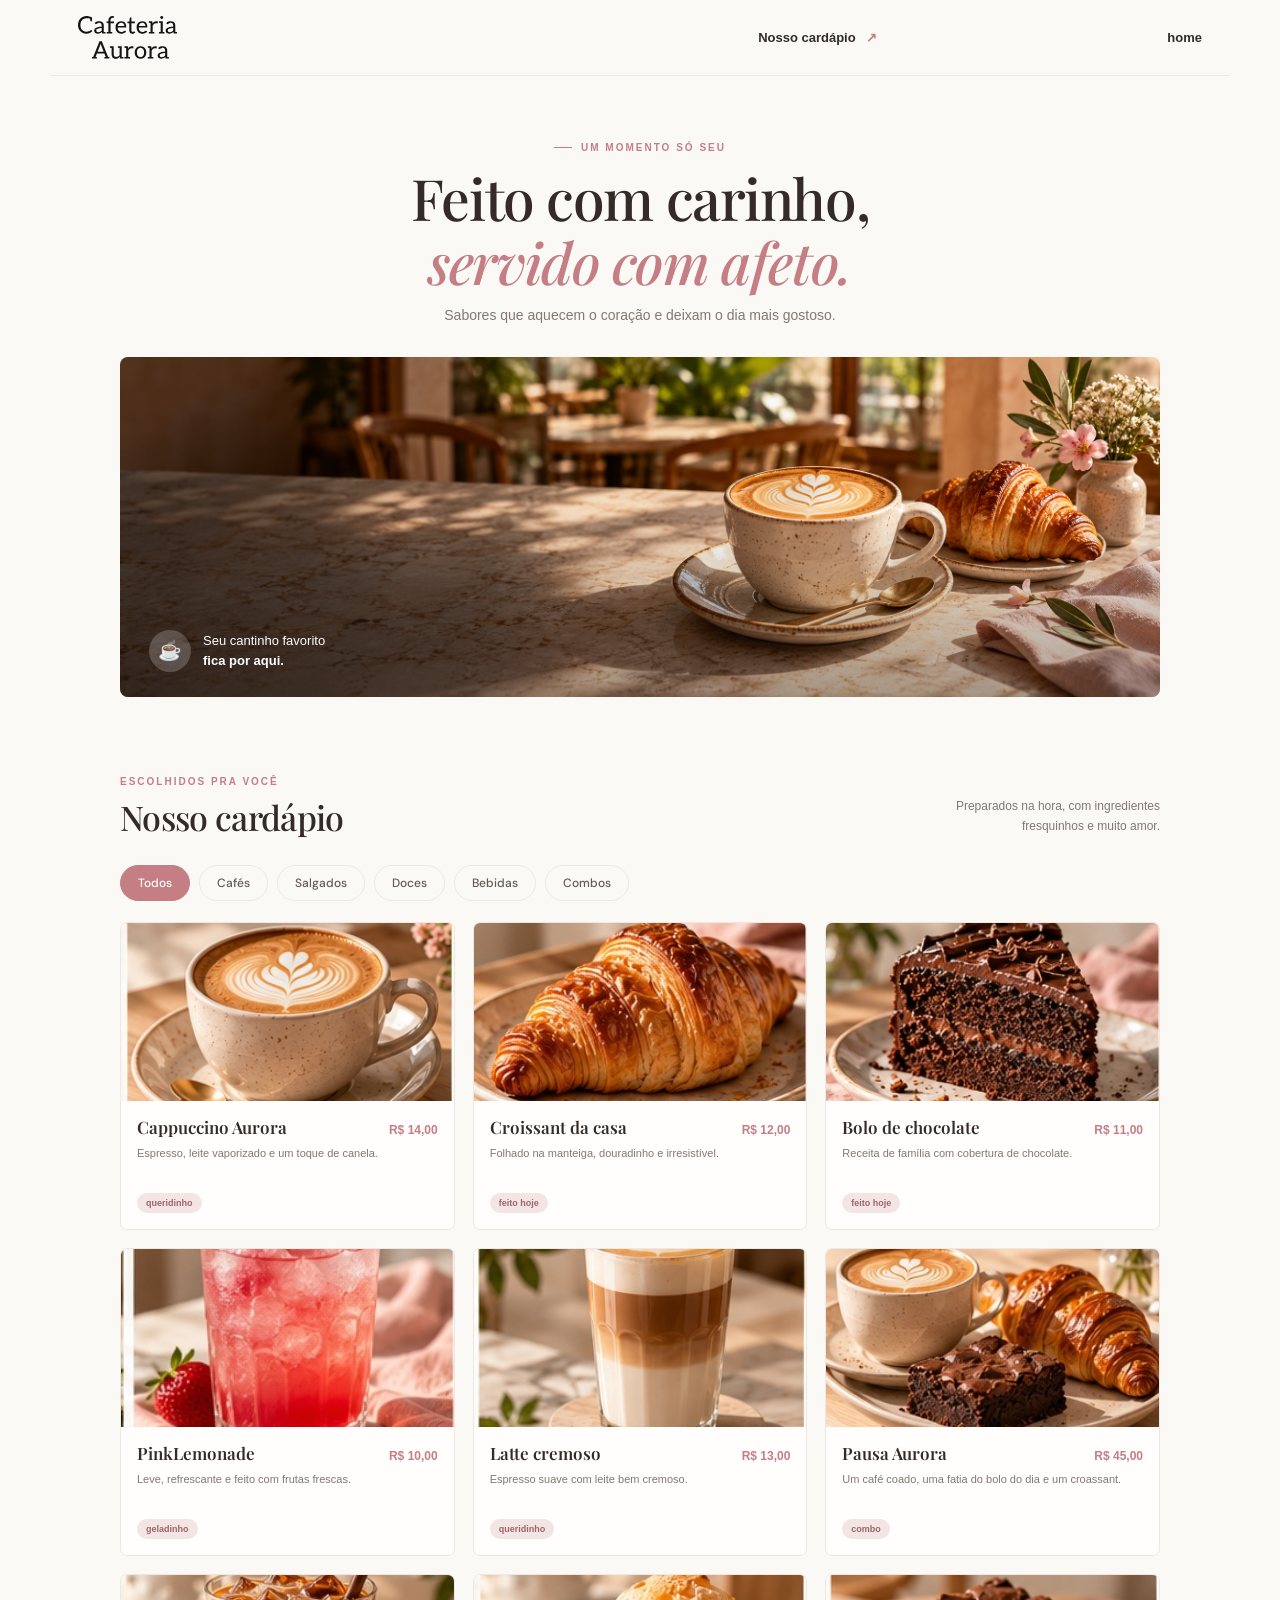
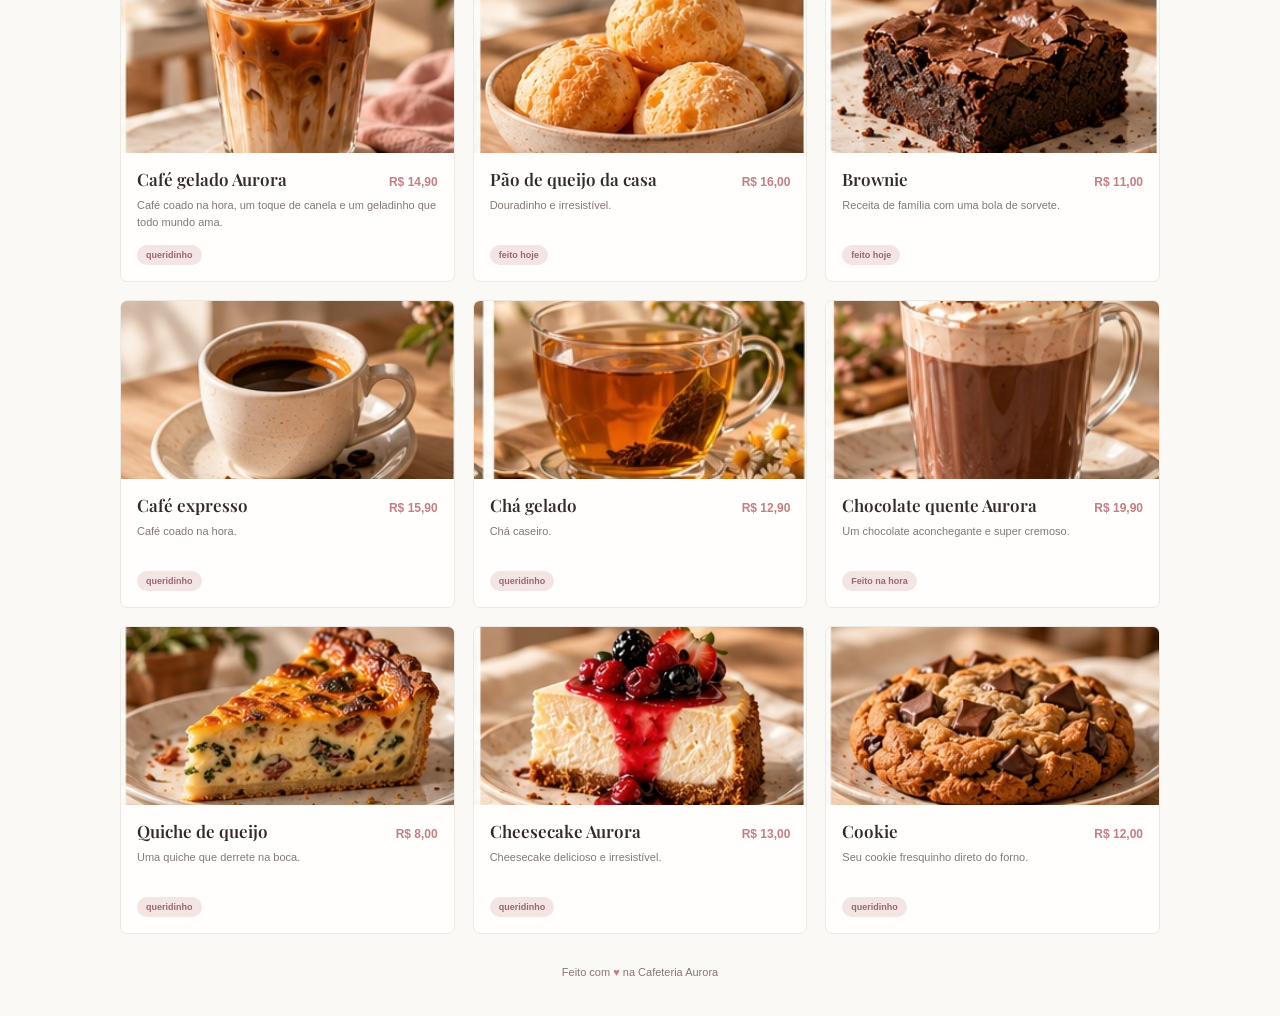
==== cardapio.html @ aa78ef6c "aplicação do cardápio" ====
<!DOCTYPE html>
<html lang="pt-BR">
<head>
  <meta charset="UTF-8">
  <meta name="viewport" content="width=device-width, initial-scale=1.0">
  <meta name="description" content="Conheça o cardápio da Cafeteria Aurora: cafés, salgados, doces, bebidas e combos.">
  <title>Cardápio | Cafeteria Aurora</title>
  <link rel="stylesheet" href="./css/style.css">
</head>
<body>
  <header class="topbar">
    <img src="./img/Cafeteria Aurora.svg" alt="">
    <a class="brand" href="#inicio" aria-label="Cafeteria Aurora, início"></a>
    <a class="top-link" href="#cardapio">Nosso cardápio <span aria-hidden="true">↗</span></a>
    <a class="top-link" href="./index.html">home</a>
  </header>

  <main id="inicio">
    <section class="intro" aria-labelledby="page-title">
      <p class="eyebrow"><span></span> UM MOMENTO SÓ SEU</p>
      <h1 id="page-title">Feito com carinho,<br><em>servido com afeto.</em></h1>
      <p class="intro-copy">Sabores que aquecem o coração e deixam o dia mais gostoso.</p>
    </section>

    <section class="hero" aria-label="Um café servido com carinho">
      <img src="./img/img-cardapio.jpg" alt="Café e quitutes servidos em uma mesa acolhedora">
      <div class="hero-caption">
        <span aria-hidden="true">☕</span>
        <p>Seu cantinho favorito<br><strong>fica por aqui.</strong></p>
      </div>
    </section>

    <section class="menu" id="cardapio" aria-labelledby="menu-title">
      <div class="section-heading">
        <div>
          <p class="eyebrow">ESCOLHIDOS PRA VOCÊ</p>
          <h2 id="menu-title">Nosso cardápio</h2>
        </div>
        <p class="menu-note">Preparados na hora, com ingredientes<br class="desktop-only"> fresquinhos e muito amor.</p>
      </div>

      <div class="filters" role="group" aria-label="Filtrar produtos por categoria">
        <button class="filter is-active" type="button" data-filter="todos" aria-pressed="true">Todos</button>
        <button class="filter" type="button" data-filter="cafes" aria-pressed="false">Cafés</button>
        <button class="filter" type="button" data-filter="salgados" aria-pressed="false">Salgados</button>
        <button class="filter" type="button" data-filter="doces" aria-pressed="false">Doces</button>
        <button class="filter" type="button" data-filter="bebidas" aria-pressed="false">Bebidas</button>
        <button class="filter" type="button" data-filter="combos" aria-pressed="false">Combos</button>
      </div>

      <ul class="product-list" aria-label="Produtos do cardápio">
        <li class="product-card" data-category="cafes">
          <img src="./img/Cappuccino.jpg" alt="Cappuccino com espuma cremosa" loading="lazy">
          <div class="product-info">
            <div class="product-title"><h3>Cappuccino Aurora</h3><span>R$ 14,00</span></div>
            <p>Espresso, leite vaporizado e um toque de canela.</p>
            <span class="tag">queridinho</span>
          </div>
        </li>

        <li class="product-card" data-category="salgados">
          <img src="./img/Croissant.jpg" alt="Croissant dourado e folhado" loading="lazy">
          <div class="product-info">
            <div class="product-title"><h3>Croissant da casa</h3><span>R$ 12,00</span></div>
            <p>Folhado na manteiga, douradinho e irresistível.</p>
            <span class="tag">feito hoje</span>
          </div>
        </li>

        <li class="product-card" data-category="doces">
          <img src="./img/Bolo_de_Chocolate.jpg" alt="Fatia de bolo de chocolate com cobertura de chocolate" loading="lazy">
          <div class="product-info">
            <div class="product-title"><h3>Bolo de chocolate</h3><span>R$ 11,00</span></div>
            <p>Receita de família com cobertura de chocolate.</p>
            <span class="tag">feito hoje</span>
          </div>
        </li>

        <li class="product-card" data-category="bebidas">
          <img src="./img/Limonada_Rosa.jpg" alt="PinkLemonade" loading="lazy">
          <div class="product-info">
            <div class="product-title"><h3>PinkLemonade</h3><span>R$ 10,00</span></div>
            <p>Leve, refrescante e feito com frutas frescas.</p>
            <span class="tag">geladinho</span>
          </div>
        </li>

        <li class="product-card" data-category="cafes">
          <img src="./img/Cafe_Latte.jpg" alt="Café latte em xícara de cerâmica" loading="lazy">
          <div class="product-info">
            <div class="product-title"><h3>Latte cremoso</h3><span>R$ 13,00</span></div>
            <p>Espresso suave com leite bem cremoso.</p>
            <span class="tag">queridinho</span>
          </div>
        </li>

        <li class="product-card" data-category="combos">
          <img src="./img/Combo_Cafe.jpg" alt="Café acompanhado de bolo caseiro" loading="lazy">
          <div class="product-info">
            <div class="product-title"><h3>Pausa Aurora</h3><span>R$ 45,00</span></div>
            <p>Um café coado, uma fatia do bolo do dia e um croassant.</p>
            <span class="tag">combo</span>
          </div>
        </li>

        <li class="product-card" data-category="cafes">
          <img src="./img/Cafe_Gelado.jpg" alt="Café gelado" loading="lazy">
          <div class="product-info">
            <div class="product-title"><h3>Café gelado Aurora</h3><span>R$ 14,90</span></div>
            <p>Café coado na hora, um toque de canela e um geladinho que todo mundo ama.</p>
            <span class="tag">queridinho</span>
          </div>
        </li>

        <li class="product-card" data-category="salgados">
          <img src="./img/Pao_de_Queijo.jpg" alt="Pão de queijo" loading="lazy">
          <div class="product-info">
            <div class="product-title"><h3>Pão de queijo da casa</h3><span>R$ 16,00</span></div>
            <p>Douradinho e irresistível.</p>
            <span class="tag">feito hoje</span>
          </div>
        </li>

        <li class="product-card" data-category="doces">
          <img src="./img/Brownie.jpg" alt="Brownie" loading="lazy">
          <div class="product-info">
            <div class="product-title"><h3>Brownie</h3><span>R$ 11,00</span></div>
            <p>Receita de família com uma bola de sorvete.</p>
            <span class="tag">feito hoje</span>
          </div>
        </li>

         <li class="product-card" data-category="cafes">
          <img src="./img/Cafe_Espresso.jpg" alt="Café expresso" loading="lazy">
          <div class="product-info">
            <div class="product-title"><h3>Café expresso</h3><span>R$ 15,90</span></div>
            <p>Café coado na hora.</p>
            <span class="tag">queridinho</span>
          </div>
        </li>

         <li class="product-card" data-category="bedidas">
          <img src="./img/Cha.jpg" alt="Chá" loading="lazy">
          <div class="product-info">
            <div class="product-title"><h3>Chá gelado</h3><span>R$ 12,90</span></div>
            <p>Chá caseiro.</p>
            <span class="tag">queridinho</span>
          </div>
        </li>

         <li class="product-card" data-category="bebidas">
          <img src="./img/Chocolate_Quente.jpg" alt="Café gelado" loading="lazy">
          <div class="product-info">
            <div class="product-title"><h3>Chocolate quente Aurora</h3><span>R$ 19,90</span></div>
            <p>Um chocolate aconchegante e super cremoso.</p>
            <span class="tag">Feito na hora</span>
          </div>
        </li>

         <li class="product-card" data-category="salgados">
          <img src="./img/Quiche.jpg" alt="Café gelado" loading="lazy">
          <div class="product-info">
            <div class="product-title"><h3>Quiche de queijo</h3><span>R$ 8,00</span></div>
            <p>Uma quiche que derrete na boca.</p>
            <span class="tag">queridinho</span>
          </div>
        </li>

         <li class="product-card" data-category="doces">
          <img src="./img/Cheesecake.jpg" alt="Cheesecake" loading="lazy">
          <div class="product-info">
            <div class="product-title"><h3>Cheesecake Aurora</h3><span>R$ 13,00</span></div>
            <p>Cheesecake delicioso e irresistível.</p>
            <span class="tag">queridinho</span>
          </div>
        </li>

         <li class="product-card" data-category="doces">
          <img src="./img/Cookie.jpg" alt="Cookie" loading="lazy">
          <div class="product-info">
            <div class="product-title"><h3>Cookie</h3><span>R$ 12,00</span></div>
            <p>Seu cookie fresquinho direto do forno.</p>
            <span class="tag">queridinho</span>
          </div>
        </li>
      </ul>

      <p class="menu-footer">Feito com <span aria-label="amor">♥</span> na Cafeteria Aurora</p>
    </section>
  </main>

  <script>
    const filtros = document.querySelectorAll('.filter');
    const produtos = document.querySelectorAll('.product-card');

    filtros.forEach((botao) => {
      botao.addEventListener('click', () => {
        const categoria = botao.dataset.filter;

        filtros.forEach((filtro) => {
          const selecionado = filtro === botao;
          filtro.classList.toggle('is-active', selecionado);
          filtro.setAttribute('aria-pressed', selecionado);
        });

        produtos.forEach((produto) => {
          produto.hidden =
            categoria !== 'todos' && produto.dataset.category !== categoria;
        });
      });
    });
  </script>
</body>
</html>
---- css/style.css ----
@import './menu.css';
@import './global.css';
@import './header.css';
@import './introducao.css';
@import './sobre.css';
@import './lojas.css';
@import 'ctt.css';
@import 'cardapio.css';
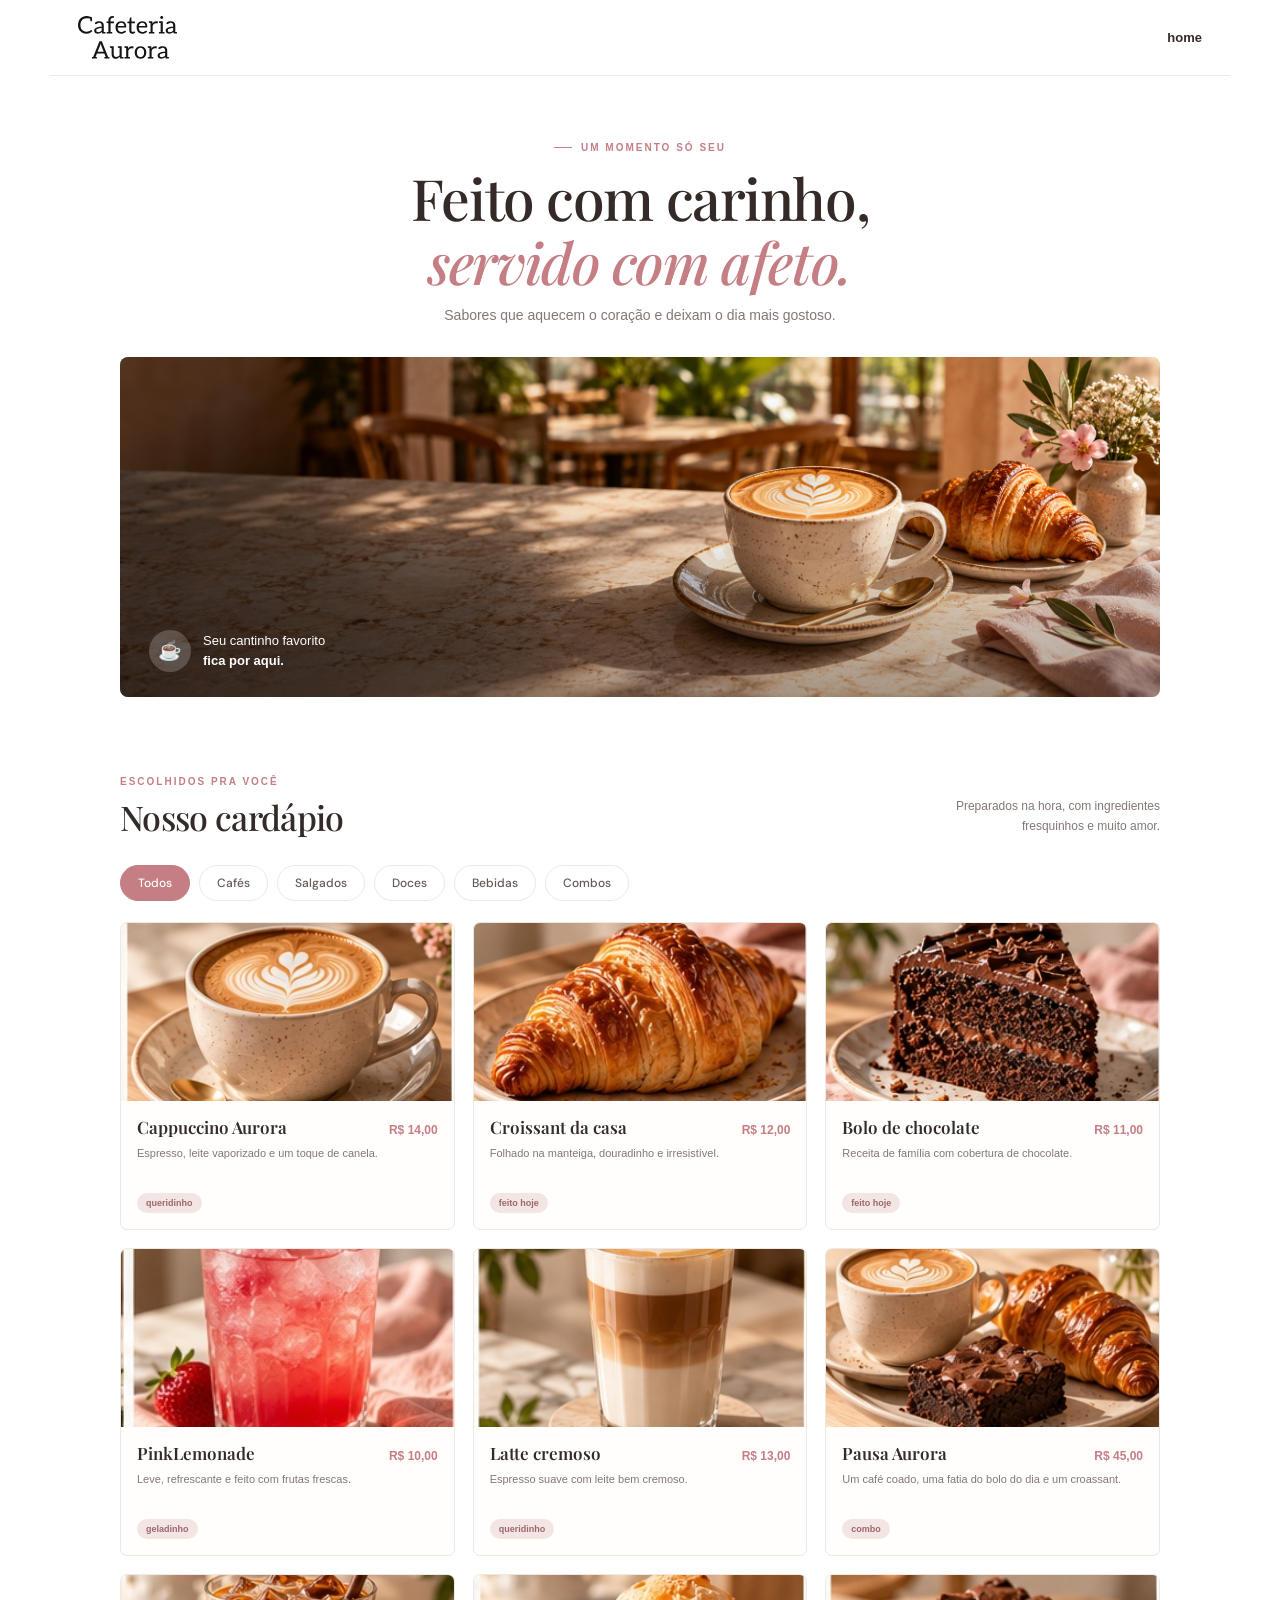
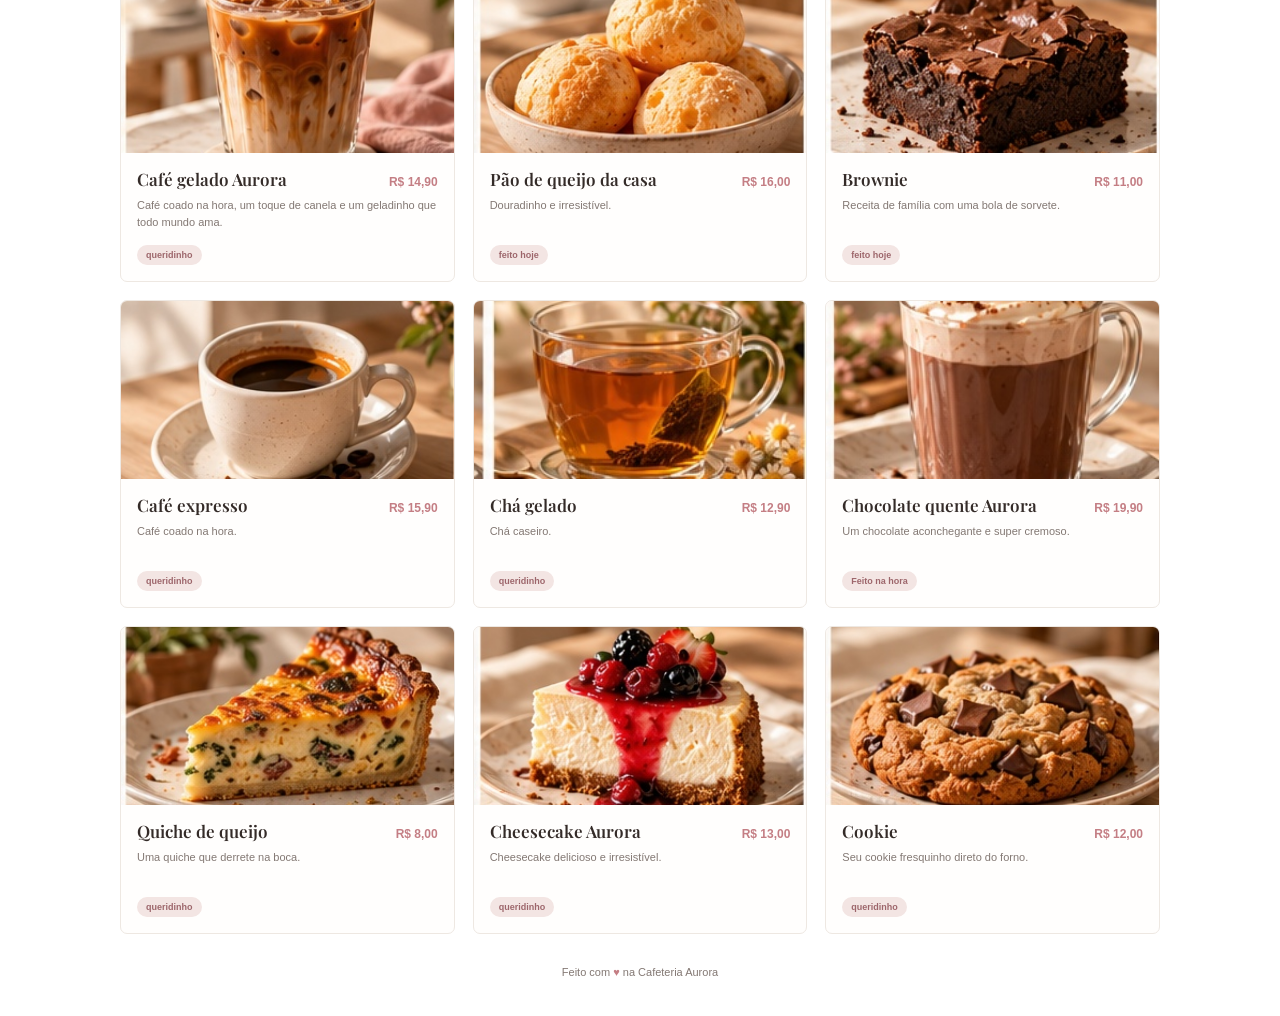
==== commit 7f33f847: "Remove 'Nosso cardápio' link from header" ====
--- a/cardapio.html
+++ b/cardapio.html
@@ -11,7 +11,6 @@
   <header class="topbar">
     <img src="./img/Cafeteria Aurora.svg" alt="">
     <a class="brand" href="#inicio" aria-label="Cafeteria Aurora, início"></a>
-    <a class="top-link" href="#cardapio">Nosso cardápio <span aria-hidden="true">↗</span></a>
     <a class="top-link" href="./index.html">home</a>
   </header>
 
@@ -211,4 +210,4 @@
     });
   </script>
 </body>
-</html>+</html>
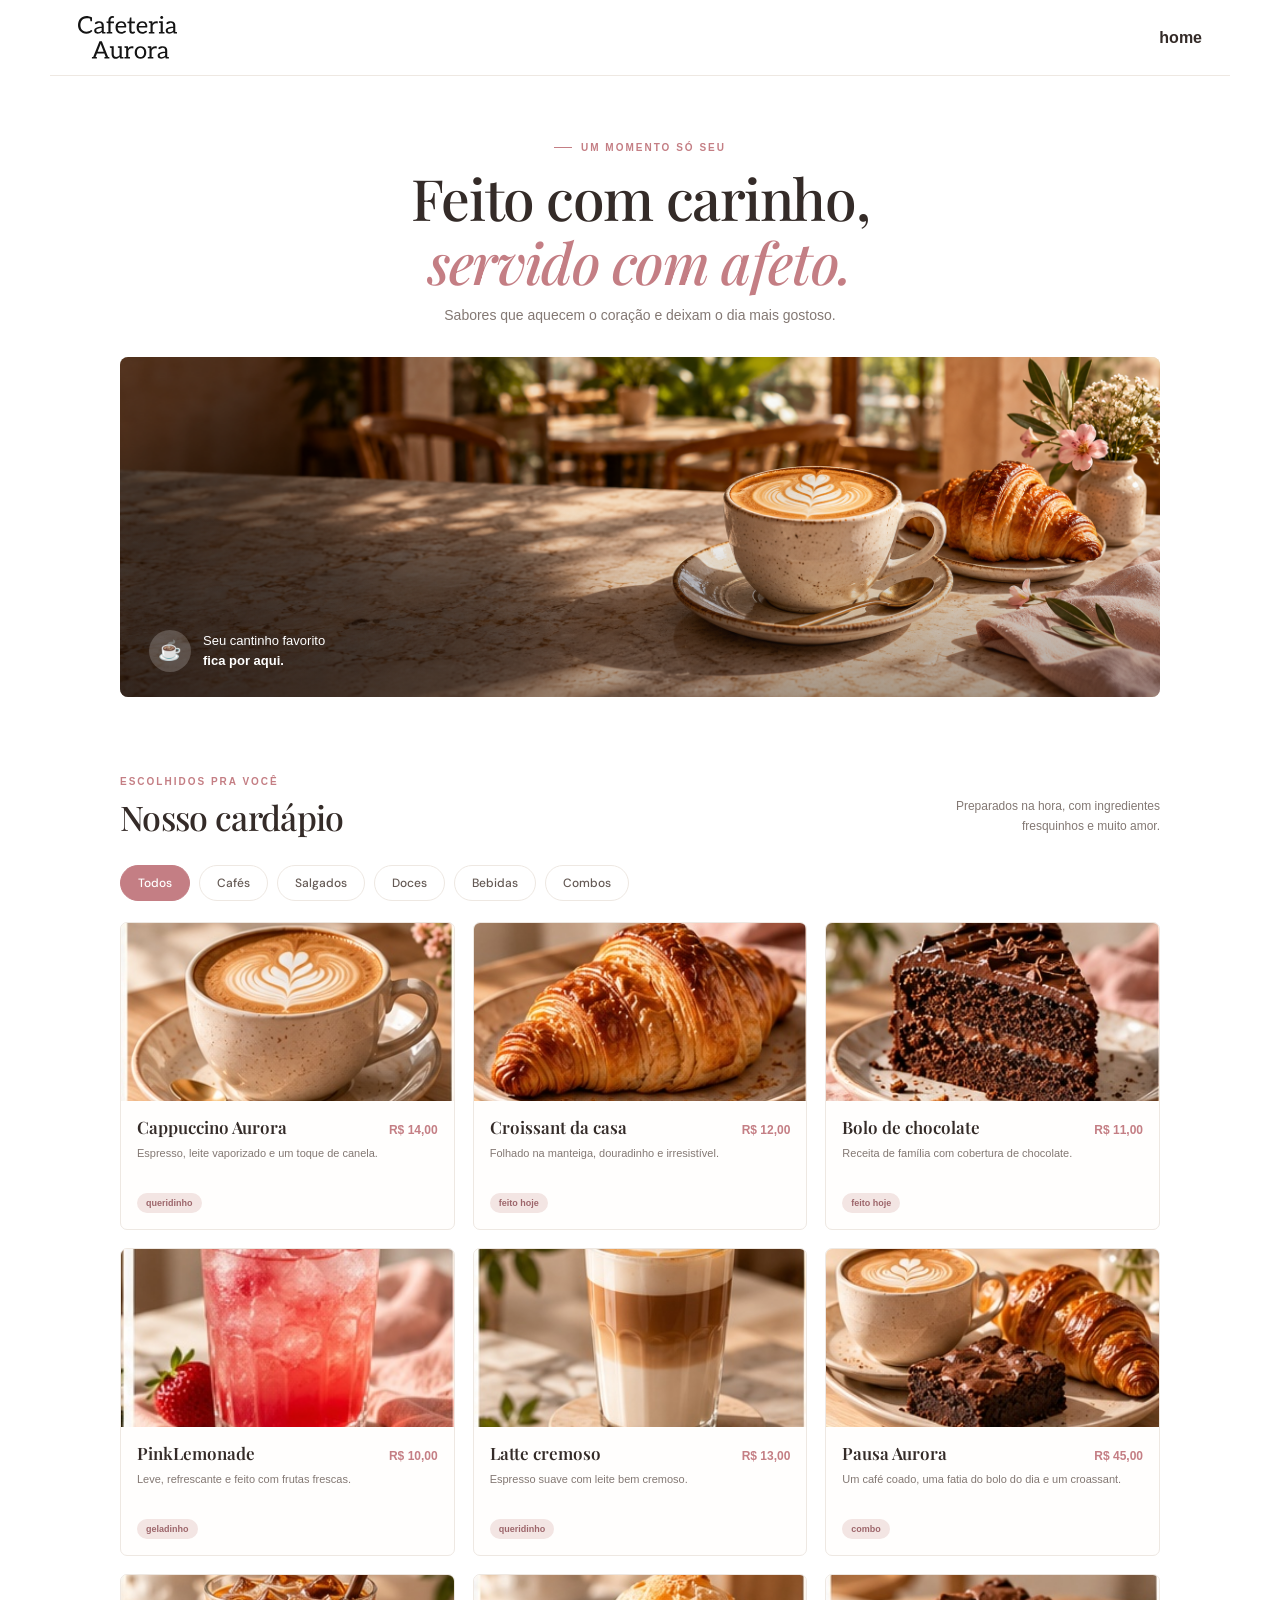
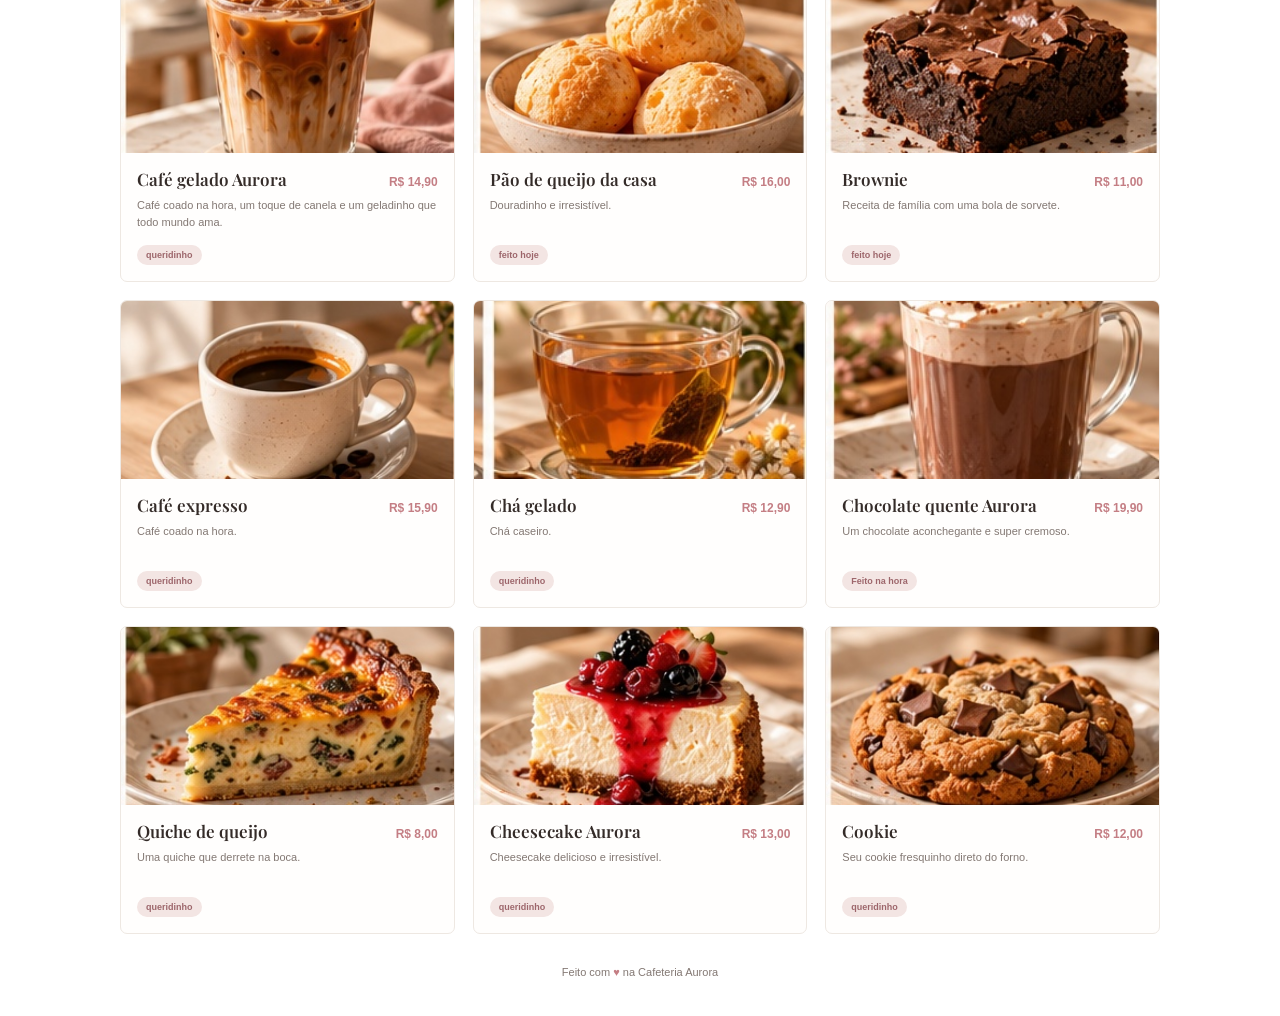
==== commit 664f3634: "modificação na navegação e estilização" ====
--- a/cardapio.html
+++ b/cardapio.html
@@ -10,7 +10,6 @@
 <body>
   <header class="topbar">
     <img src="./img/Cafeteria Aurora.svg" alt="">
-    <a class="brand" href="#inicio" aria-label="Cafeteria Aurora, início"></a>
     <a class="top-link" href="./index.html">home</a>
   </header>
 
--- a/css/style.css
+++ b/css/style.css
@@ -1,6 +1,5 @@
 @import './menu.css';
 @import './global.css';
-@import './header.css';
 @import './introducao.css';
 @import './sobre.css';
 @import './lojas.css';
